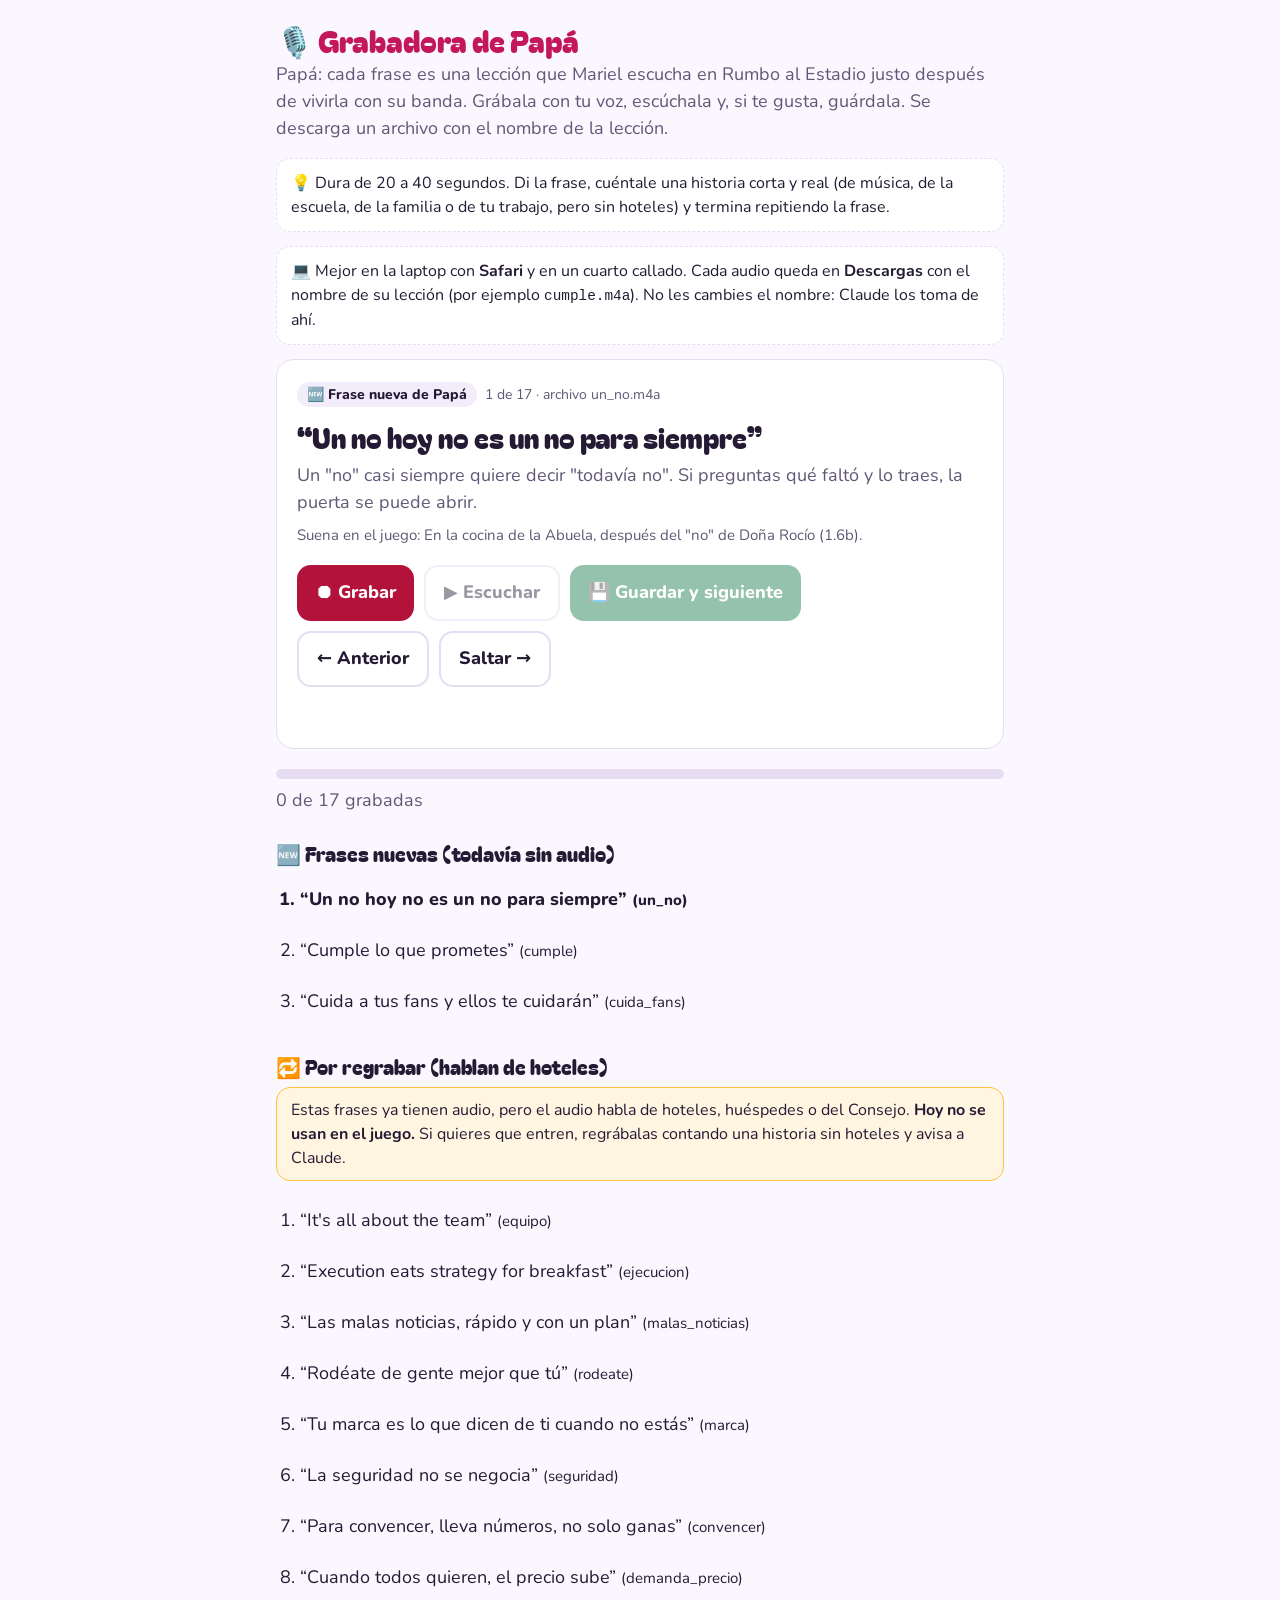
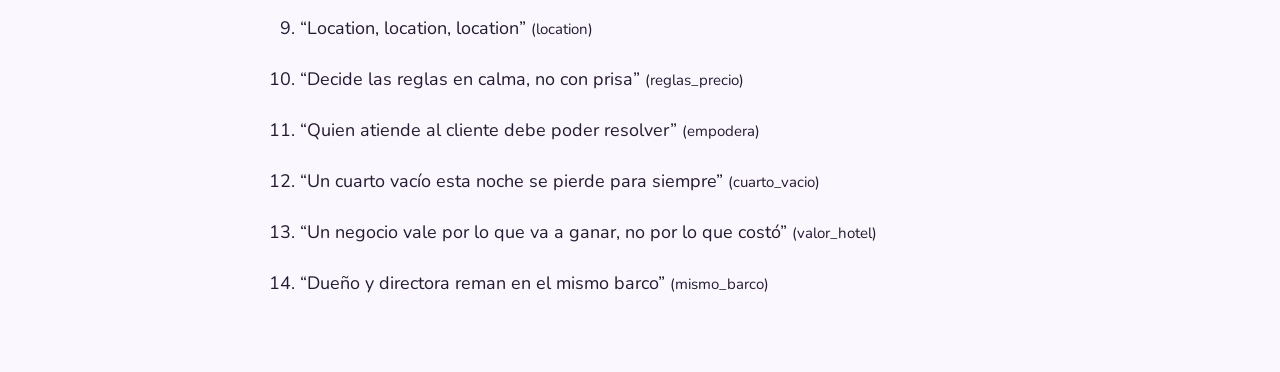
==== grabar.html @ a2b4fc20 "Rumbo al Estadio 1.1: el juego completo Del Prólogo al Final, con 5 estilos de pop para componer, ex" ====
<!doctype html>
<html lang="es-MX">
<head>
<meta charset="utf-8">
<meta name="viewport" content="width=device-width, initial-scale=1, viewport-fit=cover">
<meta name="color-scheme" content="light dark">
<title>Grabadora de Papá · Rumbo al Estadio</title>
<link rel="icon" href="icons/icon.svg" type="image/svg+xml">
<link rel="stylesheet" href="https://fonts.googleapis.com/css2?family=Bagel+Fat+One&family=Nunito:wght@400;700;800&display=swap">
<style>
  :root { --bg: #fbf7ff; --ink: #241a33; --muted: #615776; --card: #fff; --line: #e6ddf2; --pop: #c2185b; --sky: #2f5fc4;
    --good: #17794a; --rec: #b3123a; --sun: #ffc23d; --on: #fff; --chip: #f3ecfb; color-scheme: light;
    --display: "Bagel Fat One", "Arial Rounded MT Bold", system-ui, sans-serif; --body: "Nunito", -apple-system, system-ui, sans-serif; }
  @media (prefers-color-scheme: dark) { :root:not([data-theme="light"]) { --bg: #140f1c; --ink: #f3eefa; --muted: #b2a8c4; --card: #1f1830; --line: #352b47;
    --pop: #ff5fa8; --sky: #86a9ff; --good: #4fd18f; --rec: #ff7a8a; --on: #140f1c; --chip: #2a2140; color-scheme: dark; } }
  :root[data-theme="dark"] { --bg: #140f1c; --ink: #f3eefa; --muted: #b2a8c4; --card: #1f1830; --line: #352b47;
    --pop: #ff5fa8; --sky: #86a9ff; --good: #4fd18f; --rec: #ff7a8a; --on: #140f1c; --chip: #2a2140; color-scheme: dark; }
  * { box-sizing: border-box; }
  body { margin: 0; background: var(--bg); color: var(--ink); font: 18px/1.5 var(--body); overflow-x: hidden; }
  main { max-width: 760px; margin: 0 auto; padding: 24px max(16px, env(safe-area-inset-right)) 64px max(16px, env(safe-area-inset-left)); }
  h1 { margin: 0 0 4px; font: 400 30px/1.1 var(--display); color: var(--pop); }
  h2 { font: 400 20px/1.2 var(--display); margin: 28px 0 8px; }
  .sub { color: var(--muted); margin: 0 0 16px; }
  .card { background: var(--card); border: 1px solid var(--line); border-radius: 18px; padding: 20px; }
  .who { display: inline-block; font-size: 14px; font-weight: 800; padding: 2px 10px; border-radius: 99px; background: var(--chip); color: var(--ink); }
  .who.re { background: color-mix(in srgb, var(--sun) 25%, var(--card)); }
  .num { color: var(--muted); font-size: 14px; margin-left: 8px; }
  .phrase { font: 400 28px/1.2 var(--display); margin: 14px 0 8px; overflow-wrap: anywhere; }
  .meaning, .when { color: var(--muted); margin: 0 0 8px; }
  .when { font-size: 15px; margin-bottom: 18px; }
  .row { display: flex; flex-wrap: wrap; gap: 10px; }
  button { font: inherit; font-weight: 800; border: 0; border-radius: 14px; padding: 12px 18px; cursor: pointer; color: var(--on); background: var(--pop); min-height: 56px; }
  button.secondary { background: transparent; color: var(--ink); border: 2px solid var(--line); }
  button.rec { background: var(--rec); }
  button.save { background: var(--good); }
  button:disabled { opacity: .45; cursor: default; }
  button:focus-visible { outline: 3px solid var(--sky); outline-offset: 2px; }
  .status { margin-top: 14px; color: var(--muted); min-height: 1.5em; }
  .bar { height: 10px; background: var(--line); border-radius: 99px; overflow: hidden; margin: 20px 0 8px; }
  .bar div { height: 100%; background: var(--good); width: 0; }
  .tip { background: var(--card); border: 1.5px dashed var(--line); border-radius: 14px; padding: 12px 14px; color: var(--ink); font-size: 16px; margin-bottom: 14px; }
  .tip.warn { border-color: var(--rec); }
  .note { background: color-mix(in srgb, var(--sun) 16%, var(--card)); border: 1.5px solid var(--sun); border-radius: 14px; padding: 10px 14px; font-size: 16px; margin: 0 0 14px; }
  ol { padding-left: 24px; margin: 0; }
  li { padding: 12px 0; min-height: 48px; cursor: pointer; }
  li.done { color: var(--muted); text-decoration: line-through; }
  li.cur { font-weight: 800; }
  code { font-size: .9em; }
</style>
</head>
<body>
<main>
  <h1>🎙️ Grabadora de Papá</h1>
  <p class="sub">Papá: cada frase es una lección que Mariel escucha en Rumbo al Estadio justo después de vivirla con su banda. Grábala con tu voz, escúchala y, si te gusta, guárdala. Se descarga un archivo con el nombre de la lección.</p>
  <div class="tip">💡 Dura de 20 a 40 segundos. Di la frase, cuéntale una historia corta y real (de música, de la escuela, de la familia o de tu trabajo, pero sin hoteles) y termina repitiendo la frase.</div>
  <div class="tip">💻 Mejor en la laptop con <b>Safari</b> y en un cuarto callado. Cada audio queda en <b>Descargas</b> con el nombre de su lección (por ejemplo <code>cumple.m4a</code>). No les cambies el nombre: Claude los toma de ahí.</div>
  <div id="wrong" class="tip warn" hidden>⚠️ Este navegador graba en un formato que el iPhone no reproduce. Abre esta página en <b>Safari</b>.</div>

  <div class="card" aria-live="polite">
    <span id="who" class="who"></span><span id="num" class="num"></span>
    <div id="phrase" class="phrase"></div>
    <p id="meaning" class="meaning"></p>
    <p id="when" class="when"></p>
    <div class="row">
      <button id="rec" class="rec" type="button">⏺ Grabar</button>
      <button id="play" class="secondary" type="button" disabled>▶ Escuchar</button>
      <button id="save" class="save" type="button" disabled>💾 Guardar y siguiente</button>
    </div>
    <div class="row" style="margin-top:10px">
      <button id="prev" class="secondary" type="button">← Anterior</button>
      <button id="skip" class="secondary" type="button">Saltar →</button>
    </div>
    <div id="status" class="status"></div>
  </div>

  <div class="bar"><div id="bar"></div></div>
  <div id="count" class="sub"></div>

  <h2>🆕 Frases nuevas (todavía sin audio)</h2>
  <ol id="listNew"></ol>

  <h2>🔁 Por regrabar (hablan de hoteles)</h2>
  <p class="note">Estas frases ya tienen audio, pero el audio habla de hoteles, huéspedes o del Consejo. <b>Hoy no se usan en el juego.</b> Si quieres que entren, regrábalas contando una historia sin hoteles y avisa a Claude.</p>
  <ol id="listRe"></ol>
</main>

<script type="module">
// Las frases nuevas de Papá vienen de js/data/lessons.js (by === 'papa' y audio === false).
// Si el catálogo todavía no existe, se usan las 3 aprobadas (REQUISITOS_SERGIO.md, punto 15).
const NEW_FALLBACK = [
  { id: 'un_no', by: 'papa', phrase: 'Un no hoy no es un no para siempre', meaning: 'Un rechazo es parte del camino: se intenta otra vez, mejor preparada.' },
  { id: 'cumple', by: 'papa', phrase: 'Cumple lo que prometes', meaning: 'Si cumples, la gente vuelve a confiar en ti y quiere trabajar contigo otra vez.' },
  { id: 'cuida_fans', by: 'papa', phrase: 'Cuida a tus fans y ellos te cuidarán', meaning: 'Los fans que se sienten queridos regresan y traen a sus amigos.' },
];
// Aprobadas, pero su audio actual habla de hoteles (REQUISITOS_SERGIO.md, punto 15). Hoy no se usan.
const REDO = [
  { id: 'equipo', phrase: "It's all about the team", es: 'Todo depende del equipo' },
  { id: 'ejecucion', phrase: 'Execution eats strategy for breakfast', es: 'Hacer bien las cosas le gana a tener un buen plan' },
  { id: 'malas_noticias', phrase: 'Las malas noticias, rápido y con un plan' },
  { id: 'rodeate', phrase: 'Rodéate de gente mejor que tú' },
  { id: 'marca', phrase: 'Tu marca es lo que dicen de ti cuando no estás' },
  { id: 'seguridad', phrase: 'La seguridad no se negocia' },
  { id: 'convencer', phrase: 'Para convencer, lleva números, no solo ganas' },
  { id: 'demanda_precio', phrase: 'Cuando todos quieren, el precio sube' },
  { id: 'location', phrase: 'Location, location, location', es: 'Ubicación, ubicación, ubicación' },
  { id: 'reglas_precio', phrase: 'Decide las reglas en calma, no con prisa' },
  { id: 'empodera', phrase: 'Quien atiende al cliente debe poder resolver' },
  { id: 'cuarto_vacio', phrase: 'Un cuarto vacío esta noche se pierde para siempre' },
  { id: 'valor_hotel', phrase: 'Un negocio vale por lo que va a ganar, no por lo que costó' },
  { id: 'mismo_barco', phrase: 'Dueño y directora reman en el mismo barco' },
].map((x) => ({ ...x, by: 'papa', redo: true, meaning: `${x.es ? `(${x.es}) ` : ''}Grábala con una historia de música, escuela o familia, sin hoteles.` }));

let fresh = NEW_FALLBACK;
try {
  const m = await import('./js/data/lessons.js');
  const list = (m.LESSONS || m.default || []).filter((l) => l.by === 'papa' && l.audio === false);
  if (list.length) fresh = list;
} catch { /* catálogo todavía no escrito */ }

const F = [...fresh.map((x) => ({ ...x, redo: false })), ...REDO];
const KEY = 'grabadora.rumbo.hechas';
let done = {};
try { done = JSON.parse(localStorage.getItem(KEY)) || {}; } catch {}
const saveDone = () => { try { localStorage.setItem(KEY, JSON.stringify(done)); } catch {} };

let i = Math.max(0, F.findIndex((f) => !done[f.id]));
let recorder = null, chunks = [], blob = null, stream = null, url = null;
const $ = (id) => document.getElementById(id);
// Safari graba en .m4a (se oye en todos lados); Chrome en .webm.
const MIME = ['audio/mp4', 'audio/webm;codecs=opus', 'audio/webm'].find((m) => window.MediaRecorder && MediaRecorder.isTypeSupported(m)) || '';
const EXT = MIME.includes('mp4') ? 'm4a' : 'webm';
if (EXT === 'webm') $('wrong').hidden = false;

const esc = (t) => String(t).replace(/[&<>"]/g, (c) => ({ '&': '&amp;', '<': '&lt;', '>': '&gt;', '"': '&quot;' }[c]));
const item = (x) => `<li data-k="${F.indexOf(x)}" class="${done[x.id] ? 'done' : ''} ${F[i] === x ? 'cur' : ''}">“${esc(x.phrase)}” <small>(${esc(x.id)})</small></li>`;

function show() {
  const f = F[i];
  const n = F.filter((x) => done[x.id]).length;
  $('bar').style.width = (100 * n) / F.length + '%';
  $('count').textContent = `${n} de ${F.length} grabadas`;
  $('listNew').innerHTML = F.filter((x) => !x.redo).map(item).join('');
  $('listRe').innerHTML = F.filter((x) => x.redo).map(item).join('');
  blob = null;
  $('play').disabled = $('save').disabled = true;
  $('rec').textContent = '⏺ Grabar';
  if (!f) {
    $('who').textContent = '¡Listo!'; $('who').className = 'who'; $('num').textContent = '';
    $('phrase').textContent = '¡Terminaste todas! Gracias. Avísale a Claude: los audios están en tu carpeta Descargas. 💛';
    $('meaning').textContent = ''; $('when').textContent = ''; $('rec').disabled = true;
    return;
  }
  $('who').textContent = f.redo ? '🔁 Por regrabar · hoy no se usa en el juego' : '🆕 Frase nueva de Papá';
  $('who').className = f.redo ? 'who re' : 'who';
  $('num').textContent = `${i + 1} de ${F.length} · archivo ${f.id}.${EXT}`;
  $('phrase').textContent = `“${f.phrase}”`;
  $('meaning').textContent = f.meaning || '';
  $('when').textContent = f.when ? `Suena en el juego: ${f.when}` : '';
  $('status').textContent = '';
  $('rec').disabled = false;
}

$('rec').onclick = async () => {
  if (recorder && recorder.state === 'recording') { recorder.stop(); return; }
  if (!navigator.mediaDevices || !window.MediaRecorder) {
    $('status').textContent = 'Esta página no puede usar el micrófono aquí. Ábrela desde la dirección https del juego (GitHub).';
    return;
  }
  try {
    stream = await navigator.mediaDevices.getUserMedia({ audio: { echoCancellation: true, noiseSuppression: true } });
    chunks = [];
    recorder = new MediaRecorder(stream, MIME ? { mimeType: MIME } : undefined);
  } catch { $('status').textContent = 'No se pudo usar el micrófono. Revisa el permiso del navegador.'; return; }
  recorder.ondataavailable = (e) => chunks.push(e.data);
  recorder.onstop = () => {
    stream.getTracks().forEach((t) => t.stop());
    blob = new Blob(chunks, { type: recorder.mimeType });
    if (url) URL.revokeObjectURL(url);
    url = URL.createObjectURL(blob);
    $('rec').textContent = '⏺ Grabar otra vez';
    $('play').disabled = $('save').disabled = false;
    $('status').textContent = 'Escúchala. Si te gusta, guárdala.';
  };
  recorder.start();
  $('rec').textContent = '⏹ Parar';
  $('status').textContent = 'Grabando… di la frase y tu historia, luego toca Parar.';
};
$('play').onclick = () => { if (url) new Audio(url).play(); };
$('save').onclick = () => {
  const f = F[i];
  if (!blob || !f) return;
  const a = document.createElement('a');
  a.href = url;
  a.download = `${f.id}.${EXT}`;
  a.click();
  done[f.id] = true; saveDone();
  i++;
  show();
};
$('skip').onclick = () => { i = Math.min(F.length, i + 1); show(); };
$('prev').onclick = () => { i = Math.max(0, i - 1); show(); };
const pick = (e) => { const li = e.target.closest('li'); if (li) { i = +li.dataset.k; show(); scrollTo(0, 0); } };
$('listNew').onclick = pick;
$('listRe').onclick = pick;
show();
</script>
</body>
</html>
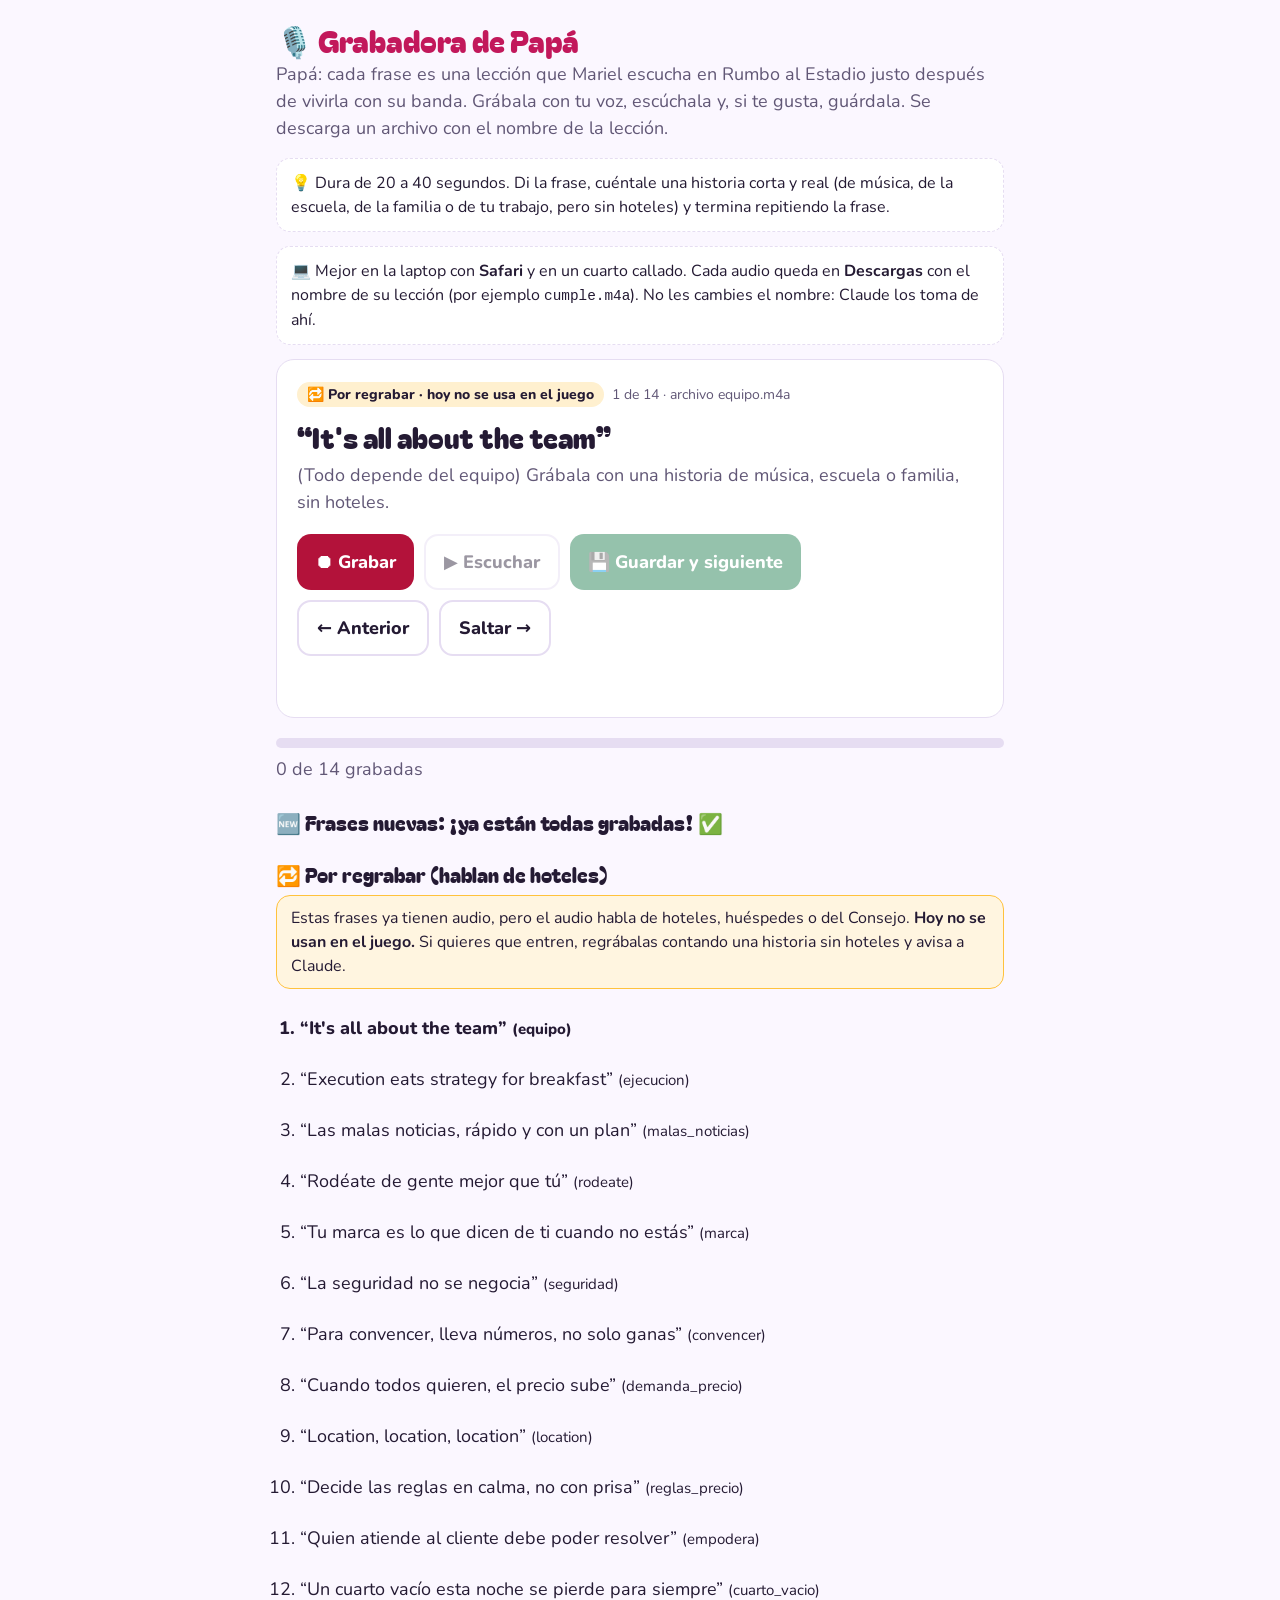
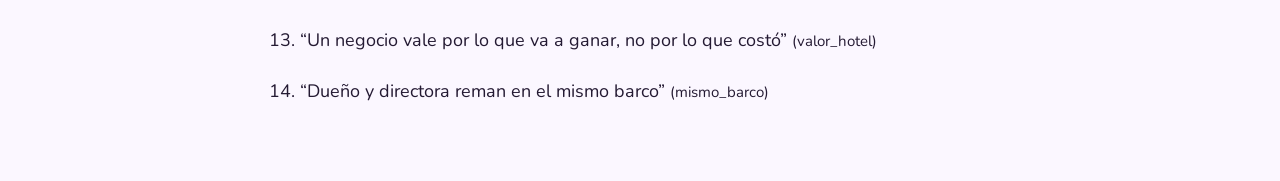
==== commit 977d0af9: "Nina redibujada y frases nuevas de Papá marcadas como grabadas Co-Authored-By: Claude Opus 5.5 <nore" ====
--- a/grabar.html
+++ b/grabar.html
@@ -114,8 +114,9 @@
 try {
   const m = await import('./js/data/lessons.js');
   const list = (m.LESSONS || m.default || []).filter((l) => l.by === 'papa' && l.audio === false);
-  if (list.length) fresh = list;
+  fresh = list;
 } catch { /* catálogo todavía no escrito */ }
+if (!fresh.length) document.querySelector('#listNew').previousElementSibling.textContent = '🆕 Frases nuevas: ¡ya están todas grabadas! ✅';
 
 const F = [...fresh.map((x) => ({ ...x, redo: false })), ...REDO];
 const KEY = 'grabadora.rumbo.hechas';
